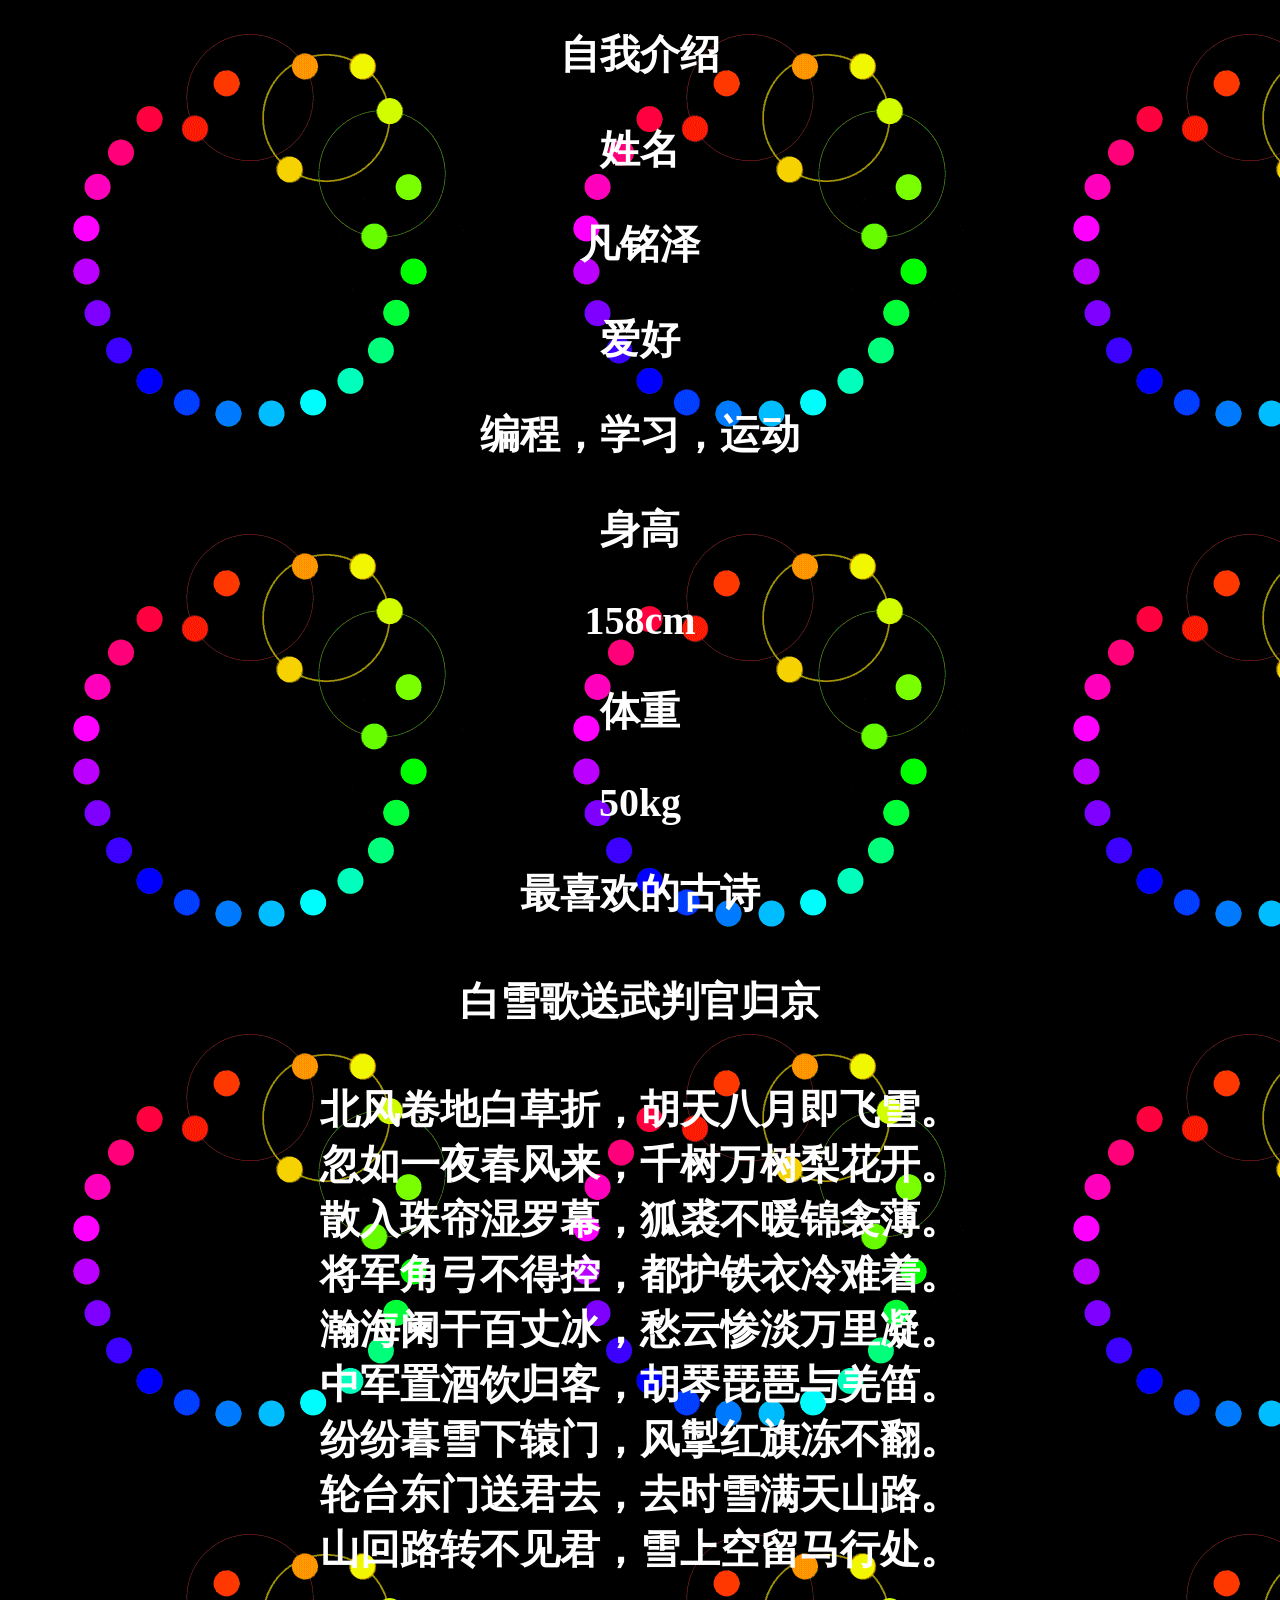
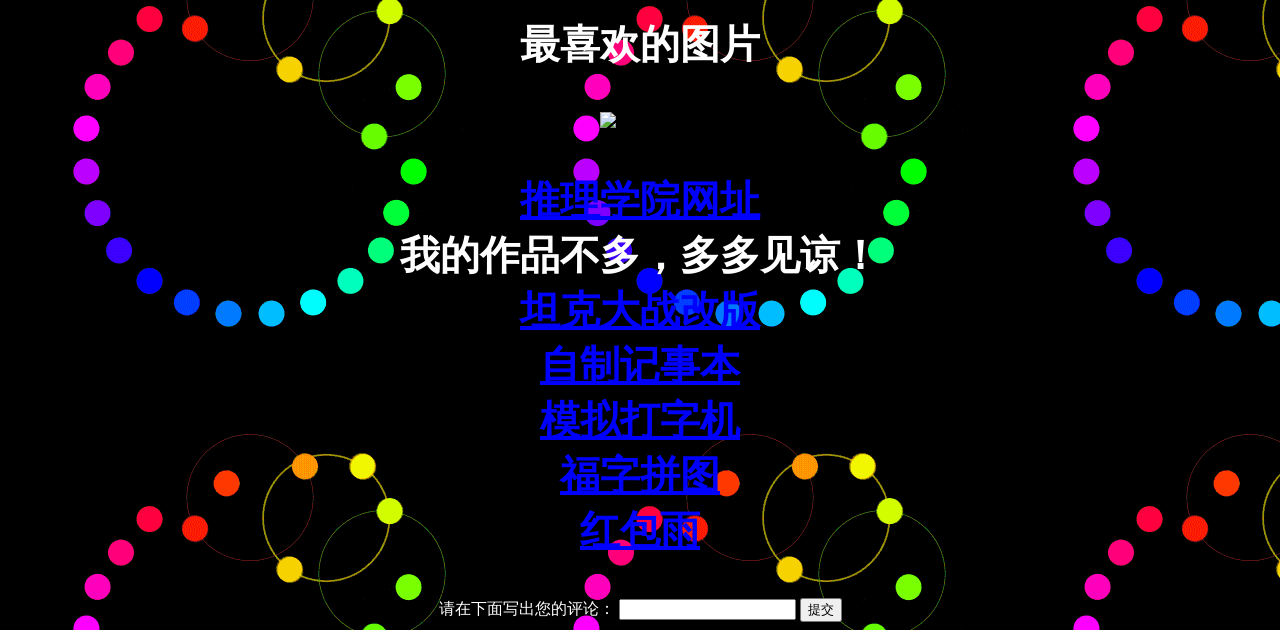
==== index.html @ 4ddd1889 "Rename 个人网站.html to index.html" ====
<!DOCTYPE html>
<html lang="en">
<head>
    <meta charset="UTF-8">
    <title>个人网站</title>
    <style>
        body {
            background-image: url("./几何.gif");
        }
        div{text-align: center}
        h1{color: white;font-family: KaiTi,serif;font-size: 40px;font-weight:bold;}
        h3{color: white;font-family: KaiTi,serif;font-size: 40px;font-weight:bold;}
        h4{color: white;font-family: KaiTi,serif;font-size: 40px;font-weight:bold;}
        p{color: white;font-family: KaiTi,serif;font-size: 40px;font-weight:bold;}
        a:link{color: Blue;}
        a:visited{color: Purple;}
        a:hover{color: LightSkyBlue;}
        a:active{color: Purple;}
    </style>
</head>
<body>
    <div>
        <h1>自我介绍</h1>
            <h3>姓名</h3>
                <p>凡铭泽</p>
            <h3>爱好</h3>
                <p>编程，学习，运动</p>
            <h3>身高</h3>
                <p>158cm</p>
            <h3>体重</h3>
                <p>50kg</p>
            <h3>最喜欢的古诗</h3>
            <h4>白雪歌送武判官归京</h4>
                <p>
                    北风卷地白草折，胡天八月即飞雪。<br/>
                    忽如一夜春风来，千树万树梨花开。<br/>
                    散入珠帘湿罗幕，狐裘不暖锦衾薄。<br/>
                    将军角弓不得控，都护铁衣冷难着。<br/>
                    瀚海阑干百丈冰，愁云惨淡万里凝。<br/>
                    中军置酒饮归客，胡琴琵琶与羌笛。<br/>
                    纷纷暮雪下辕门，风掣红旗冻不翻。<br/>
                    轮台东门送君去，去时雪满天山路。<br/>
                    山回路转不见君，雪上空留马行处。<br/>
                </p>
            <h3 class = "ex">最喜欢的图片</h3>
                <img src="https://ss2.bdstatic.com/70cFvnSh_Q1YnxGkpoWK1HF6hhy/it/u=2682938208,669359444&fm=26&gp=0.jpg" width="500" height="500"   alt="柯南图片"/>
                <p>
                    <a href="http://www.tuilixy.net">推理学院网址</a><br/>
                    我的作品不多，多多见谅！<br/>
                    <a href="https://code.xueersi.com/home/project/detail?lang=scratch&pid=8883484&version=3.0&langType=scratcht">坦克大战改版</a><br/>
                    <a href="https://code.xueersi.com/home/project/detail?lang=code&pid=9775173&version=offline&form=python&langType=python">自制记事本</a><br/>
                    <a href="https://code.xueersi.com/home/project/detail?lang=code&pid=4990987&version=offline&form=compiler&langType=python">模拟打字机</a><br/>
                    <a href="https://code.xueersi.com/home/project/detail?lang=code&pid=3589227&version=offline&form=python&langType=python">福字拼图</a><br/>
                    <a href="https://code.xueersi.com/home/project/detail?lang=code&pid=3442767&version=offline&form=compiler&langType=python">红包雨</a><br/>
                    
                </p>
            <form style="color:white">
                请在下面写出您的评论：
                <label>
                    <input type = "text" name = "评论框">
                    <input type = "submit" value = "提交">
                </label>
            </form>
    </div>
</body>
</html>
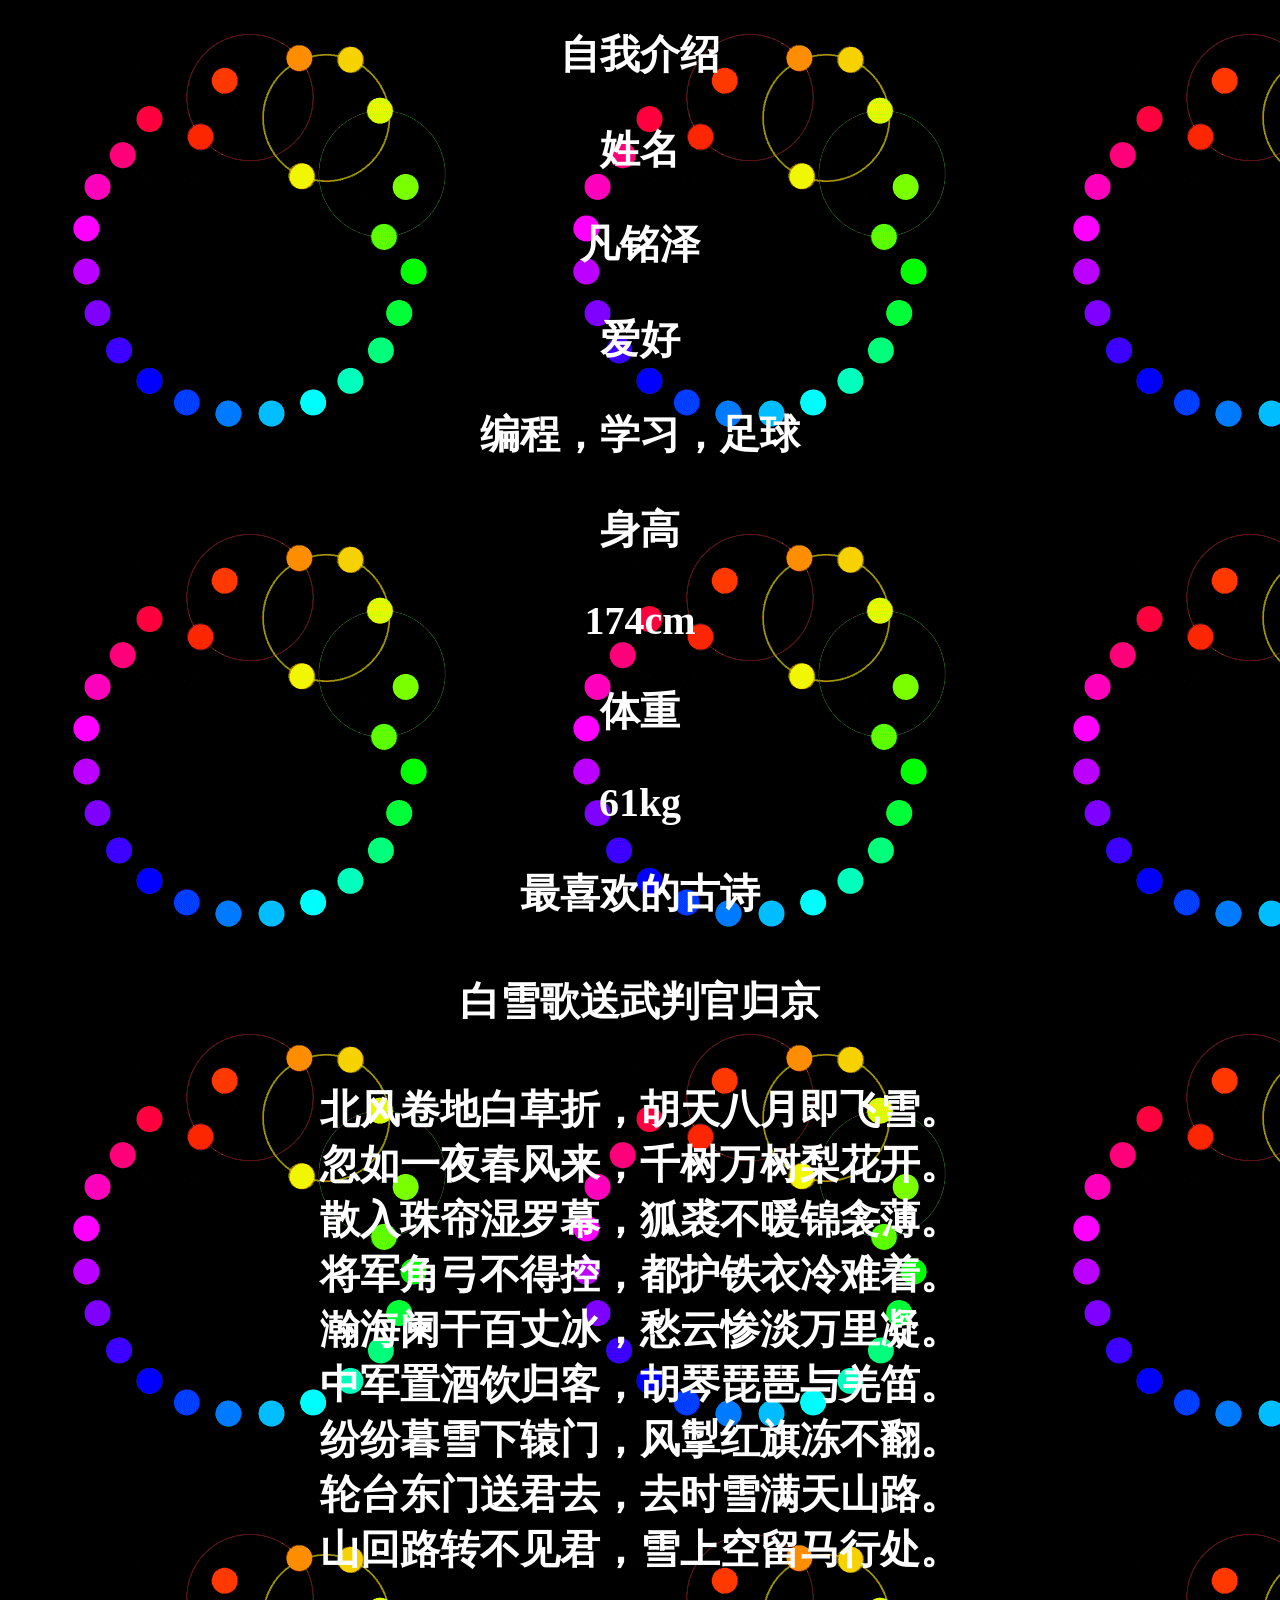
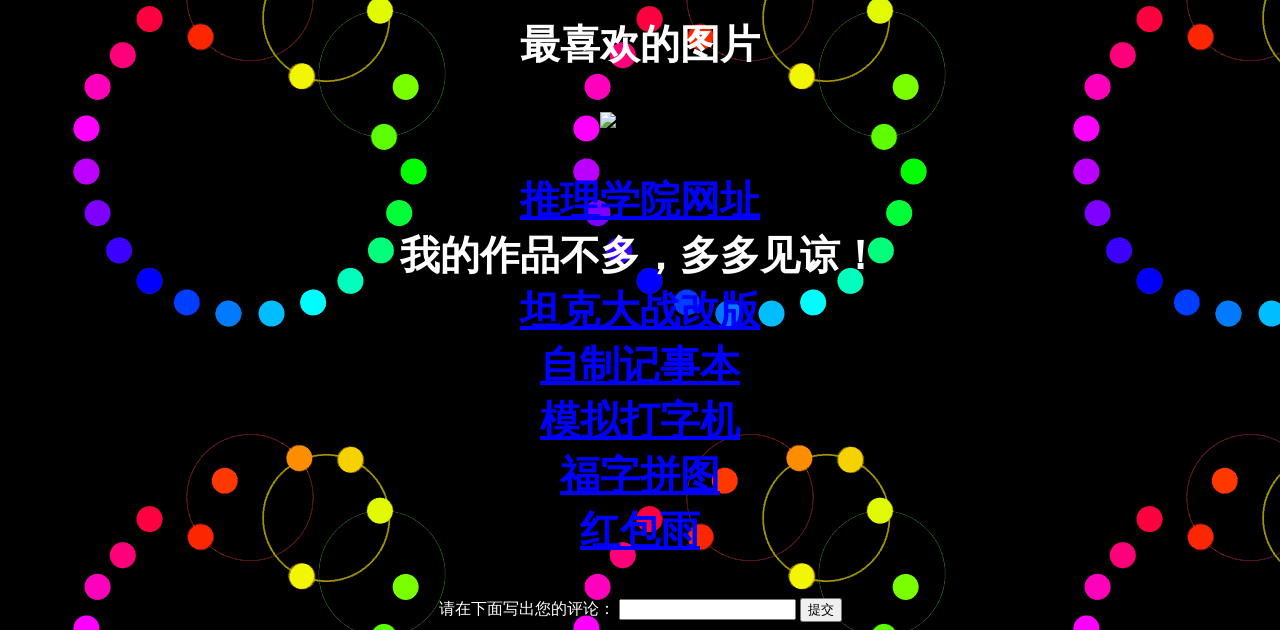
==== commit ce12a412: "Update index.html" ====
--- a/index.html
+++ b/index.html
@@ -24,11 +24,11 @@
             <h3>姓名</h3>
                 <p>凡铭泽</p>
             <h3>爱好</h3>
-                <p>编程，学习，运动</p>
+                <p>编程，学习，足球</p>
             <h3>身高</h3>
-                <p>158cm</p>
+                <p>174cm</p>
             <h3>体重</h3>
-                <p>50kg</p>
+                <p>61kg</p>
             <h3>最喜欢的古诗</h3>
             <h4>白雪歌送武判官归京</h4>
                 <p>
@@ -52,7 +52,6 @@
                     <a href="https://code.xueersi.com/home/project/detail?lang=code&pid=4990987&version=offline&form=compiler&langType=python">模拟打字机</a><br/>
                     <a href="https://code.xueersi.com/home/project/detail?lang=code&pid=3589227&version=offline&form=python&langType=python">福字拼图</a><br/>
                     <a href="https://code.xueersi.com/home/project/detail?lang=code&pid=3442767&version=offline&form=compiler&langType=python">红包雨</a><br/>
-                    
                 </p>
             <form style="color:white">
                 请在下面写出您的评论：
